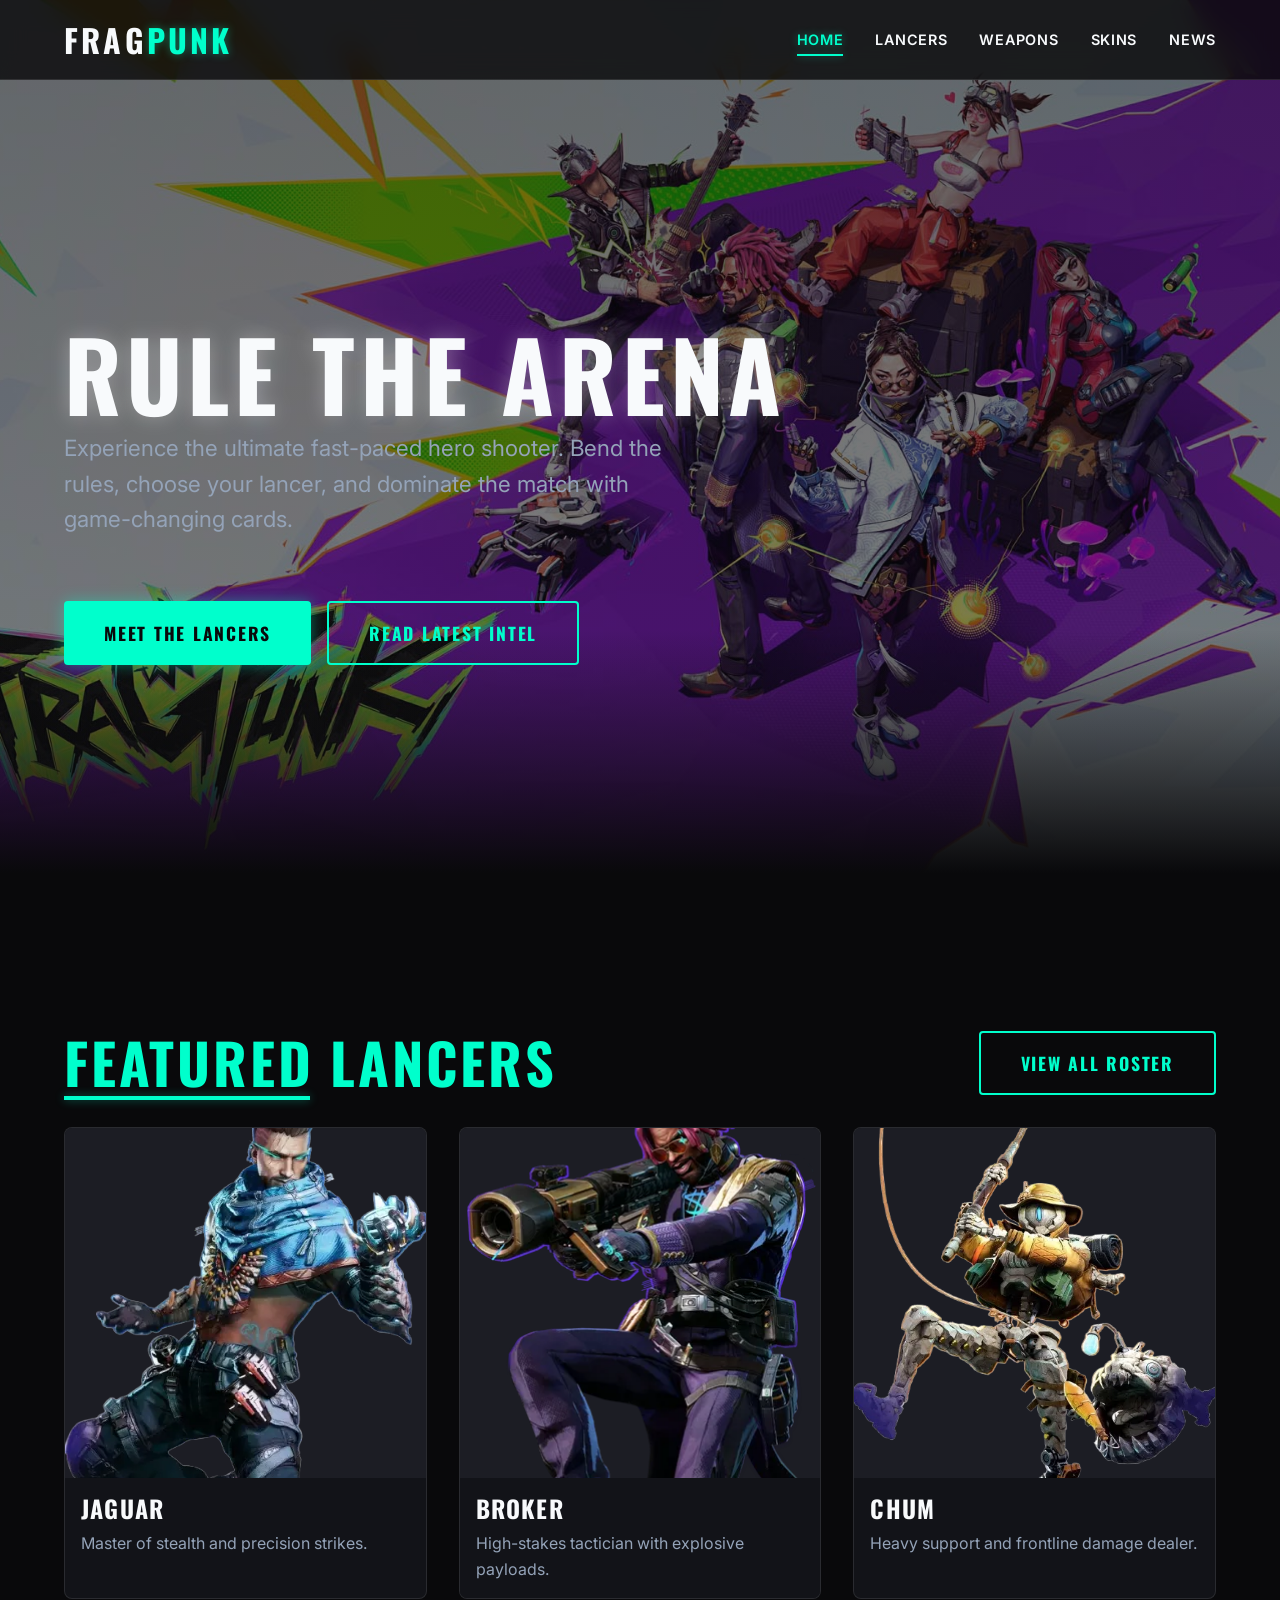
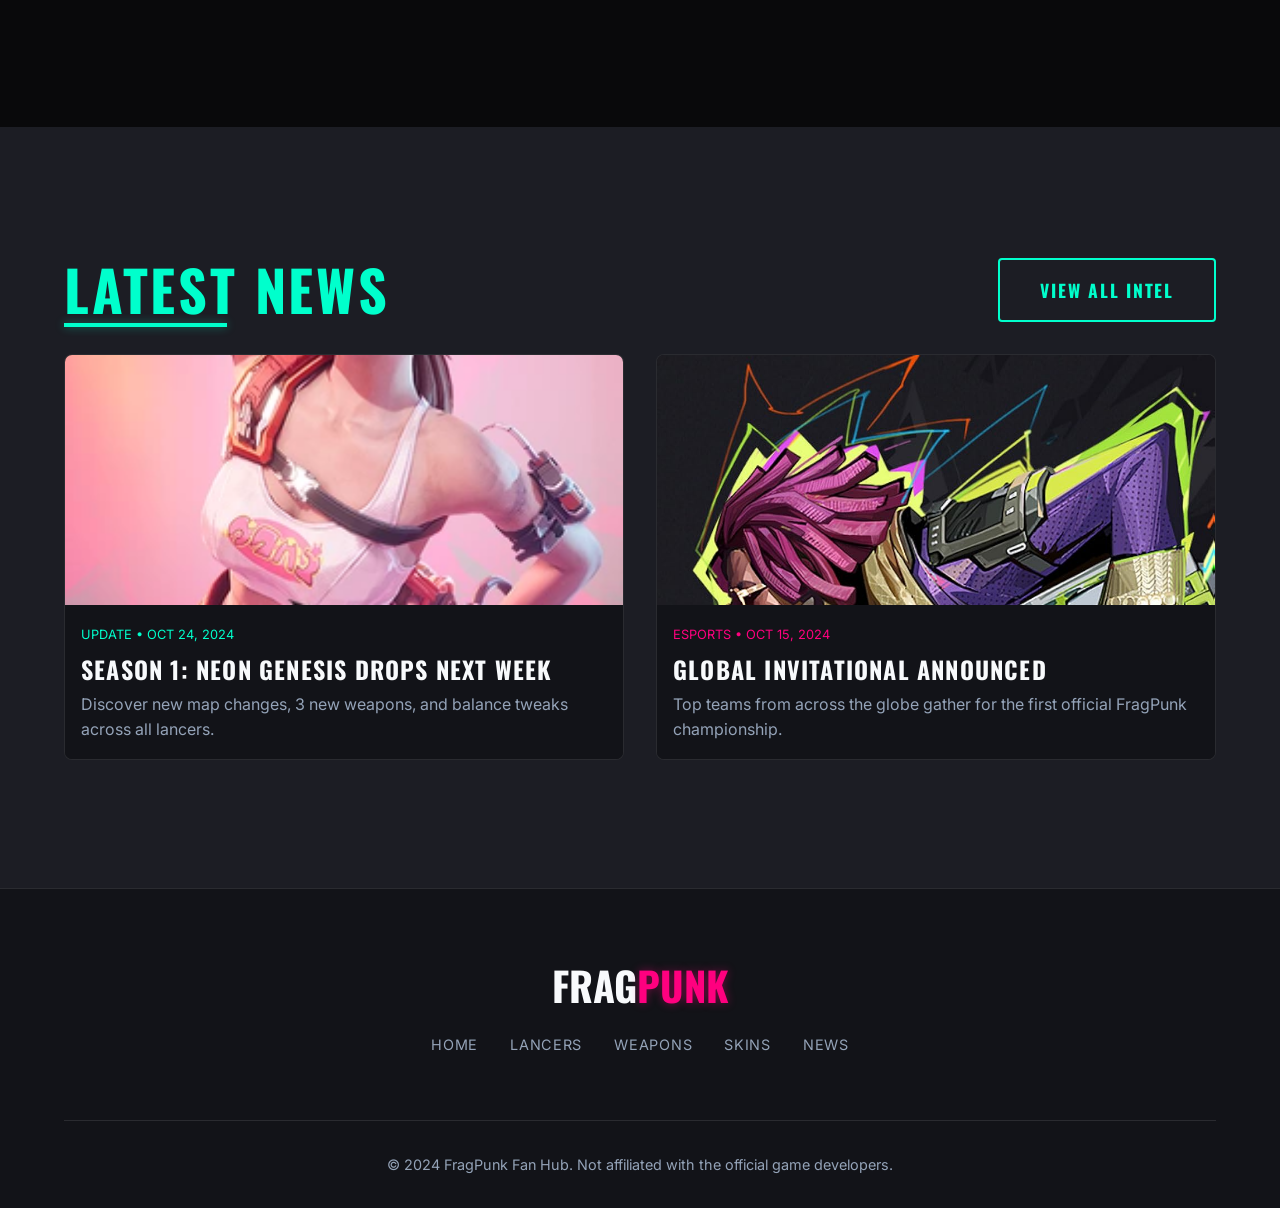
==== index.html @ c09ea86d "Initial commit - project setup" ====
<!DOCTYPE html>
<html lang="en">
<head>
    <meta charset="UTF-8">
    <meta name="viewport" content="width=device-width, initial-scale=1.0">
    <title>FragPunk | Fan Experience</title>
    <link rel="stylesheet" href="css/main.css">
</head>
<body>
    <nav class="navbar">
        <div class="container">
            <a href="index.html" class="nav-brand">FRAG<span>PUNK</span></a>
            <button class="mobile-toggle">☰</button>
            <ul class="nav-menu">
                <li><a href="index.html" class="nav-link active">Home</a></li>
                <li><a href="lancers.html" class="nav-link">Lancers</a></li>
                <li><a href="weapons.html" class="nav-link">Weapons</a></li>
                <li><a href="skins.html" class="nav-link">Skins</a></li>
                <li><a href="news.html" class="nav-link">News</a></li>
            </ul>
        </div>
    </nav>

    <header class="hero" style="background: linear-gradient(rgba(9,9,11,0.6), rgba(9,9,11,0.5)), url('site-assets/bckg1.jpg') center/cover; background-attachment: fixed;">
        <div class="container">
            <div class="hero-content fade-up">
                <h1>Rule the Arena</h1>
                <p class="hero-desc">Experience the ultimate fast-paced hero shooter. Bend the rules, choose your lancer, and dominate the match with game-changing cards.</p>
                <div class="hero-actions">
                    <a href="lancers.html" class="btn">Meet the Lancers</a>
                    <a href="news.html" class="btn btn-outline">Read Latest Intel</a>
                </div>
            </div>
        </div>
    </header>

    <section class="section">
        <div class="container">
            <div style="display: flex; justify-content: space-between; align-items: flex-end; margin-bottom: var(--spacing-lg);">
                <h2 class="fade-up" style="margin-bottom: 0;">Featured Lancers</h2>
                <a href="lancers.html" class="btn btn-outline fade-up">View All roster</a>
            </div>
            <div class="grid">
                <a href="lancer-detail.html" class="card fade-up">
                    <div class="card-image-wrap">
                        <img src="lancers/jaguar.png" alt="Jaguar" class="card-image">
                    </div>
                    <div class="card-content">
                        <h3 class="card-title">Jaguar</h3>
                        <p class="text-muted">Master of stealth and precision strikes.</p>
                    </div>
                </a>
                <a href="lancer-detail.html" class="card fade-up" style="transition-delay: 100ms;">
                    <div class="card-image-wrap">
                        <img src="lancers/broker.webp" alt="Broker" class="card-image">
                    </div>
                    <div class="card-content">
                        <h3 class="card-title">Broker</h3>
                        <p class="text-muted">High-stakes tactician with explosive payloads.</p>
                    </div>
                </a>
                <a href="lancer-detail.html" class="card fade-up" style="transition-delay: 200ms;">
                    <div class="card-image-wrap">
                        <img src="lancers/chum.webp" alt="Chum" class="card-image">
                    </div>
                    <div class="card-content">
                        <h3 class="card-title">Chum</h3>
                        <p class="text-muted">Heavy support and frontline damage dealer.</p>
                    </div>
                </a>
            </div>
        </div>
    </section>

    <section class="section" style="background: var(--color-surface-light);">
        <div class="container">
            <div style="display: flex; justify-content: space-between; align-items: flex-end; margin-bottom: var(--spacing-lg);">
                <h2 class="fade-up" style="margin-bottom: 0;">Latest News</h2>
                <a href="news.html" class="btn btn-outline fade-up">View All Intel</a>
            </div>
            
            <div class="grid" style="grid-template-columns: repeat(auto-fill, minmax(400px, 1fr));">
                <a href="news.html" class="card fade-up">
                    <div class="card-image-wrap" style="height: 250px;">
                        <img src="site-assets/poster1.webp" alt="Season 1 Update" class="card-image">
                    </div>
                    <div class="card-content">
                        <span class="text-muted" style="font-size: 0.8rem; text-transform: uppercase; color: var(--color-primary);">Update • Oct 24, 2024</span>
                        <h3 class="card-title" style="margin-top: 0.5rem;">Season 1: Neon Genesis drops next week</h3>
                        <p class="text-muted">Discover new map changes, 3 new weapons, and balance tweaks across all lancers.</p>
                    </div>
                </a>
                <a href="news.html" class="card fade-up" style="transition-delay: 100ms;">
                    <div class="card-image-wrap" style="height: 250px;">
                        <img src="site-assets/poster2.jpg" alt="Tournament Poster" class="card-image">
                    </div>
                    <div class="card-content">
                        <span class="text-muted" style="font-size: 0.8rem; text-transform: uppercase; color: var(--color-secondary);">Esports • Oct 15, 2024</span>
                        <h3 class="card-title" style="margin-top: 0.5rem;">Global Invitational Announced</h3>
                        <p class="text-muted">Top teams from across the globe gather for the first official FragPunk championship.</p>
                    </div>
                </a>
            </div>
        </div>
    </section>

    <footer class="footer">
        <div class="container">
            <div class="footer-brand">FRAG<span>PUNK</span></div>
            <div class="footer-nav">
                <a href="index.html">Home</a>
                <a href="lancers.html">Lancers</a>
                <a href="weapons.html">Weapons</a>
                <a href="skins.html">Skins</a>
                <a href="news.html">News</a>
            </div>
            <div class="footer-bottom">
                <p>&copy; 2024 FragPunk Fan Hub. Not affiliated with the official game developers.</p>
            </div>
        </div>
    </footer>

    <script src="js/main.js"></script>
</body>
</html>
---- css/main.css ----
@import url('https://fonts.googleapis.com/css2?family=Inter:wght@400;500;600;700&family=Oswald:wght@500;700&display=swap');

:root {
    /* Colors */
    --color-bg: #09090b;
    --color-surface: #121318;
    --color-surface-light: #1c1d24;
    --color-primary: #00ffcc;
    /* Neon Cyan */
    --color-primary-glow: rgba(0, 255, 204, 0.4);
    --color-secondary: #ff007f;
    /* Neon Pink */
    --color-secondary-glow: rgba(255, 0, 127, 0.4);
    --color-text: #f8fafc;
    --color-text-muted: #94a3b8;
    --color-border: rgba(255, 255, 255, 0.1);

    /* Typography */
    --font-body: 'Inter', sans-serif;
    --font-display: 'Oswald', sans-serif;

    /* Spacing */
    --spacing-sm: 0.5rem;
    --spacing-md: 1rem;
    --spacing-lg: 2rem;
    --spacing-xl: 4rem;
    --spacing-xxl: 8rem;

    /* Transitions */
    --transition-fast: 0.2s cubic-bezier(0.4, 0, 0.2, 1);
    --transition-normal: 0.3s cubic-bezier(0.4, 0, 0.2, 1);
    --transition-slow: 0.5s cubic-bezier(0.4, 0, 0.2, 1);

    /* Layout */
    --max-width: 1400px;
}

/* Reset & Base */
*,
*::before,
*::after {
    box-sizing: border-box;
    margin: 0;
    padding: 0;
}

html {
    scroll-behavior: smooth;
}

body {
    font-family: var(--font-body);
    background-color: var(--color-bg);
    color: var(--color-text);
    line-height: 1.6;
    overflow-x: hidden;
    -webkit-font-smoothing: antialiased;
}

a {
    color: inherit;
    text-decoration: none;
    transition: color var(--transition-fast);
}

ul {
    list-style: none;
}

img {
    max-width: 100%;
    height: auto;
    display: block;
}

/* Typography */
h1,
h2,
h3,
h4,
h5,
h6 {
    font-family: var(--font-display);
    text-transform: uppercase;
    letter-spacing: 0.05em;
    line-height: 1.2;
}

h1 {
    font-size: clamp(3rem, 8vw, 6rem);
    font-weight: 700;
    color: var(--color-text);
    text-shadow: 0 0 20px rgba(255, 255, 255, 0.3);
}

h2 {
    font-size: clamp(2rem, 5vw, 3.5rem);
    color: var(--color-primary);
    margin-bottom: var(--spacing-lg);
    display: inline-block;
    position: relative;
}

h2::after {
    content: '';
    position: absolute;
    left: 0;
    bottom: -5px;
    width: 50%;
    height: 4px;
    background: var(--color-primary);
    box-shadow: 0 0 10px var(--color-primary-glow);
}

.text-muted {
    color: var(--color-text-muted);
}

/* Layout Utilities */
.container {
    width: 90%;
    max-width: var(--max-width);
    margin: 0 auto;
}

.section {
    padding: var(--spacing-xxl) 0;
    position: relative;
}

/* Hero Section */
.hero {
    min-height: 100vh;
    display: flex;
    align-items: center;
    position: relative;
    padding-top: 80px;
    /* offset navbar */
}

.hero::after {
    content: '';
    position: absolute;
    top: 0;
    left: 0;
    right: 0;
    bottom: 0;
    background: linear-gradient(to top, var(--color-bg) 3%, transparent 30%);
    pointer-events: none;
}

.hero-content {
    max-width: 800px;
    position: relative;
    z-index: 2;
}

.hero-desc {
    font-size: clamp(1.1rem, 2vw, 1.4rem);
    color: var(--color-text-muted);
    margin-bottom: var(--spacing-xl);
    max-width: 600px;
}

.hero-actions {
    display: flex;
    gap: var(--spacing-md);
    flex-wrap: wrap;
}

/* Navbar */
.navbar {
    position: fixed;
    top: 0;
    left: 0;
    width: 100%;
    height: 80px;
    background: rgba(9, 9, 11, 0.8);
    backdrop-filter: blur(12px);
    -webkit-backdrop-filter: blur(12px);
    border-bottom: 1px solid var(--color-border);
    z-index: 1000;
    transition: background var(--transition-normal);
}

.navbar .container {
    display: flex;
    justify-content: space-between;
    align-items: center;
    height: 100%;
}

.nav-brand {
    font-family: var(--font-display);
    font-size: 2rem;
    font-weight: 700;
    letter-spacing: 0.1em;
    color: var(--color-text);
}

.nav-brand span {
    color: var(--color-primary);
    text-shadow: 0 0 10px var(--color-primary-glow);
}

.nav-menu {
    display: flex;
    gap: var(--spacing-lg);
}

.nav-link {
    font-weight: 600;
    text-transform: uppercase;
    letter-spacing: 0.05em;
    font-size: 0.9rem;
    position: relative;
    padding: 0.5rem 0;
}

.nav-link::after {
    content: '';
    position: absolute;
    left: 0;
    bottom: 0;
    width: 0;
    height: 2px;
    background: var(--color-primary);
    transition: width var(--transition-fast);
    box-shadow: 0 0 8px var(--color-primary-glow);
}

.nav-link:hover::after,
.nav-link.active::after {
    width: 100%;
}

.nav-link:hover,
.nav-link.active {
    color: var(--color-primary);
    text-shadow: 0 0 8px var(--color-primary-glow);
}

.mobile-toggle {
    display: none;
    background: none;
    border: none;
    color: var(--color-text);
    font-size: 1.5rem;
    cursor: pointer;
    z-index: 1001;
}

/* Buttons */
.btn {
    display: inline-flex;
    align-items: center;
    justify-content: center;
    padding: 1rem 2.5rem;
    font-family: var(--font-display);
    font-size: 1.1rem;
    font-weight: 700;
    text-transform: uppercase;
    letter-spacing: 0.1em;
    color: var(--color-bg);
    background: var(--color-primary);
    border: none;
    border-radius: 4px;
    cursor: pointer;
    position: relative;
    overflow: hidden;
    transition: all var(--transition-fast);
    z-index: 1;
    box-shadow: 0 0 15px var(--color-primary-glow);
}

.btn::before {
    content: '';
    position: absolute;
    top: 0;
    left: 0;
    width: 0;
    height: 100%;
    background: var(--color-secondary);
    transition: width var(--transition-normal);
    z-index: -1;
}

.btn:hover {
    color: var(--color-text);
    box-shadow: 0 0 20px var(--color-secondary-glow);
    transform: translateY(-2px);
}

.btn:hover::before {
    width: 100%;
}

.btn-outline {
    background: transparent;
    color: var(--color-primary);
    border: 2px solid var(--color-primary);
    box-shadow: none;
}

.btn-outline::before {
    background: var(--color-primary);
}

.btn-outline:hover {
    color: var(--color-bg);
    box-shadow: 0 0 15px var(--color-primary-glow);
}

/* Card Grid Component */
.grid {
    display: grid;
    grid-template-columns: repeat(auto-fill, minmax(300px, 1fr));
    gap: var(--spacing-lg);
}

.card {
    background: var(--color-surface);
    border: 1px solid var(--color-border);
    border-radius: 8px;
    overflow: hidden;
    transition: all var(--transition-normal);
    position: relative;
    z-index: 1;
}

.card::before {
    content: '';
    position: absolute;
    top: -2px;
    left: -2px;
    right: -2px;
    bottom: -2px;
    background: linear-gradient(45deg, var(--color-primary), var(--color-secondary));
    z-index: -1;
    opacity: 0;
    transition: opacity var(--transition-normal);
    border-radius: 10px;
}

.card:hover {
    transform: translateY(-10px);
    border-color: transparent;
}

.card:hover::before {
    opacity: 1;
}

.card-image-wrap {
    width: 100%;
    height: 350px;
    overflow: hidden;
    position: relative;
    background: var(--color-surface-light);
}

.card-image {
    width: 100%;
    height: 100%;
    object-fit: cover;
    transition: transform var(--transition-slow);
}

.card:hover .card-image {
    transform: scale(1.05);
}

.card-content {
    padding: var(--spacing-md);
    background: var(--color-surface);
    position: relative;
    z-index: 2;
}

.card-title {
    font-size: 1.5rem;
    margin-bottom: var(--spacing-sm);
    color: var(--color-text);
}

/* Lancer Detail Page */
.lancer-detail-hero {
    min-height: 80vh;
    position: relative;
    display: flex;
    align-items: center;
    padding-top: 80px;
    overflow: hidden;
}

.lancer-detail-bckg {
    position: absolute;
    top: 0;
    left: 0;
    right: 0;
    bottom: 0;
    background: var(--color-surface-light);
    z-index: -2;
}

.lancer-detail-content {
    display: grid;
    grid-template-columns: 1fr 1fr;
    gap: var(--spacing-xl);
    align-items: center;
}

.lancer-huge-image {
    position: relative;
    height: 600px;
    display: flex;
    justify-content: center;
    align-items: center;
}

.lancer-huge-image img {
    max-height: 100%;
    object-fit: contain;
    filter: drop-shadow(0 0 30px var(--color-primary-glow));
    animation: float 6s ease-in-out infinite;
}

.lancer-info h1 {
    font-size: clamp(4rem, 8vw, 7rem);
    margin-bottom: var(--spacing-sm);
    color: var(--color-primary);
    text-shadow: 0 0 20px var(--color-primary-glow);
}

.lancer-role {
    display: inline-block;
    padding: 0.25rem 1rem;
    background: var(--color-primary-glow);
    color: var(--color-primary);
    border: 1px solid var(--color-primary);
    border-radius: 20px;
    font-family: var(--font-display);
    font-size: 0.9rem;
    text-transform: uppercase;
    letter-spacing: 0.1em;
    margin-bottom: var(--spacing-lg);
}

.lancer-bio {
    font-size: 1.1rem;
    color: var(--color-text-muted);
    margin-bottom: var(--spacing-xl);
    max-width: 600px;
}

.abilities-grid {
    display: grid;
    grid-template-columns: 1fr 1fr;
    gap: var(--spacing-md);
}

.ability-card {
    background: var(--color-surface);
    border: 1px solid var(--color-border);
    padding: var(--spacing-md);
    border-radius: 8px;
    transition: all var(--transition-fast);
}

.ability-card:hover {
    border-color: var(--color-primary);
    box-shadow: 0 0 15px var(--color-primary-glow);
    transform: translateY(-5px);
}

.ability-card h4 {
    color: var(--color-text);
    margin-bottom: var(--spacing-sm);
    font-size: 1.1rem;
}

.ability-card p {
    color: var(--color-text-muted);
    font-size: 0.9rem;
}

/* Footer */
.footer {
    background: var(--color-surface);
    padding: var(--spacing-xl) 0 var(--spacing-lg);
    border-top: 1px solid var(--color-border);
    text-align: center;
}

.footer-brand {
    font-family: var(--font-display);
    font-size: 2.5rem;
    font-weight: 700;
    color: var(--color-text);
    margin-bottom: var(--spacing-md);
}

.footer-brand span {
    color: var(--color-secondary);
    text-shadow: 0 0 10px var(--color-secondary-glow);
}

.footer-nav {
    display: flex;
    justify-content: center;
    gap: var(--spacing-lg);
    margin-bottom: var(--spacing-xl);
    flex-wrap: wrap;
}

.footer-nav a {
    font-size: 0.9rem;
    text-transform: uppercase;
    letter-spacing: 0.05em;
    color: var(--color-text-muted);
}

.footer-nav a:hover {
    color: var(--color-secondary);
}

.footer-bottom {
    color: var(--color-text-muted);
    font-size: 0.9rem;
    border-top: 1px solid var(--color-border);
    padding-top: var(--spacing-lg);
}

/* Animations */
.fade-up {
    opacity: 0;
    transform: translateY(30px);
    transition: opacity 0.6s ease-out, transform 0.6s ease-out;
}

.fade-up.visible {
    opacity: 1;
    transform: translateY(0);
}

@keyframes float {
    0% {
        transform: translateY(0px);
    }

    50% {
        transform: translateY(-20px);
    }

    100% {
        transform: translateY(0px);
    }
}

/* Responsive */
@media (max-width: 768px) {
    .nav-menu {
        position: fixed;
        top: 0;
        right: -100%;
        width: 80%;
        height: 100vh;
        background: var(--color-surface);
        flex-direction: column;
        justify-content: center;
        align-items: center;
        transition: right var(--transition-normal);
        border-left: 1px solid var(--color-border);
    }

    .nav-menu.active {
        right: 0;
    }

    .mobile-toggle {
        display: block;
    }

    .section {
        padding: var(--spacing-xl) 0;
    }
}
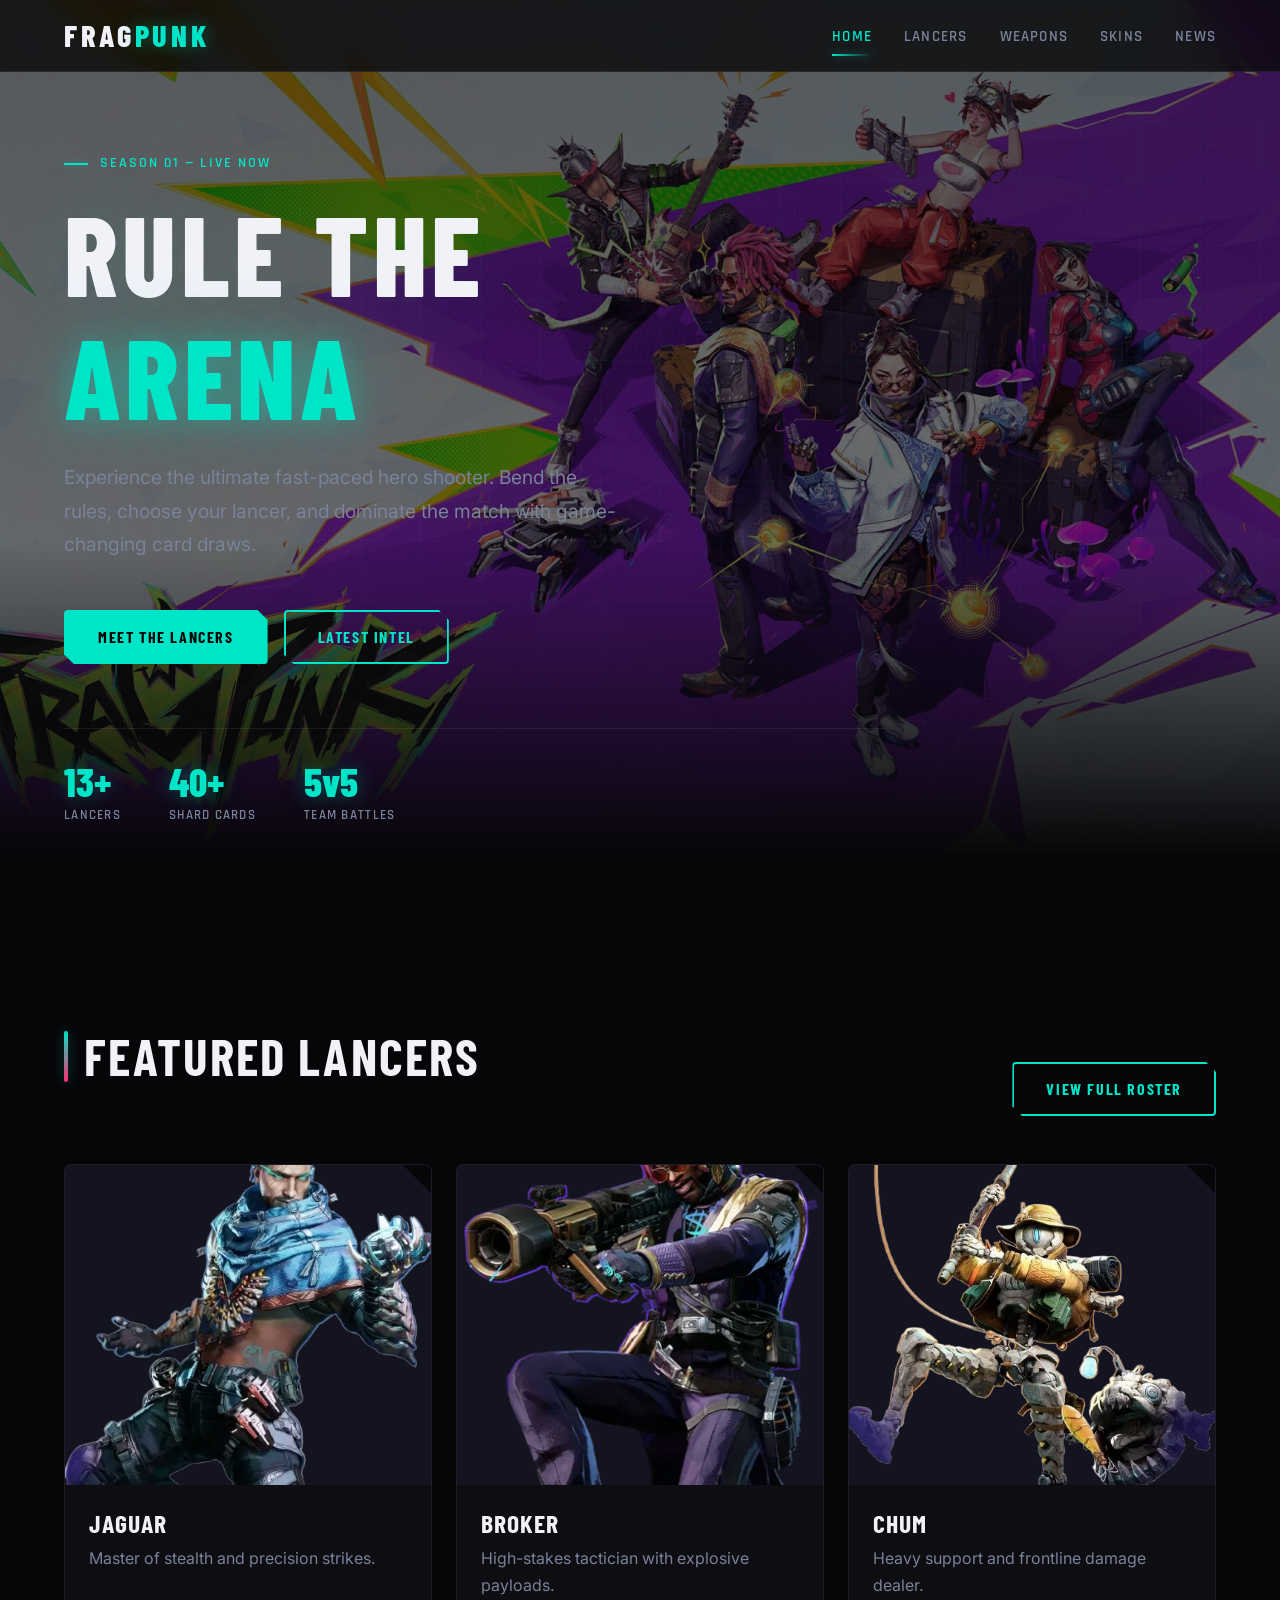
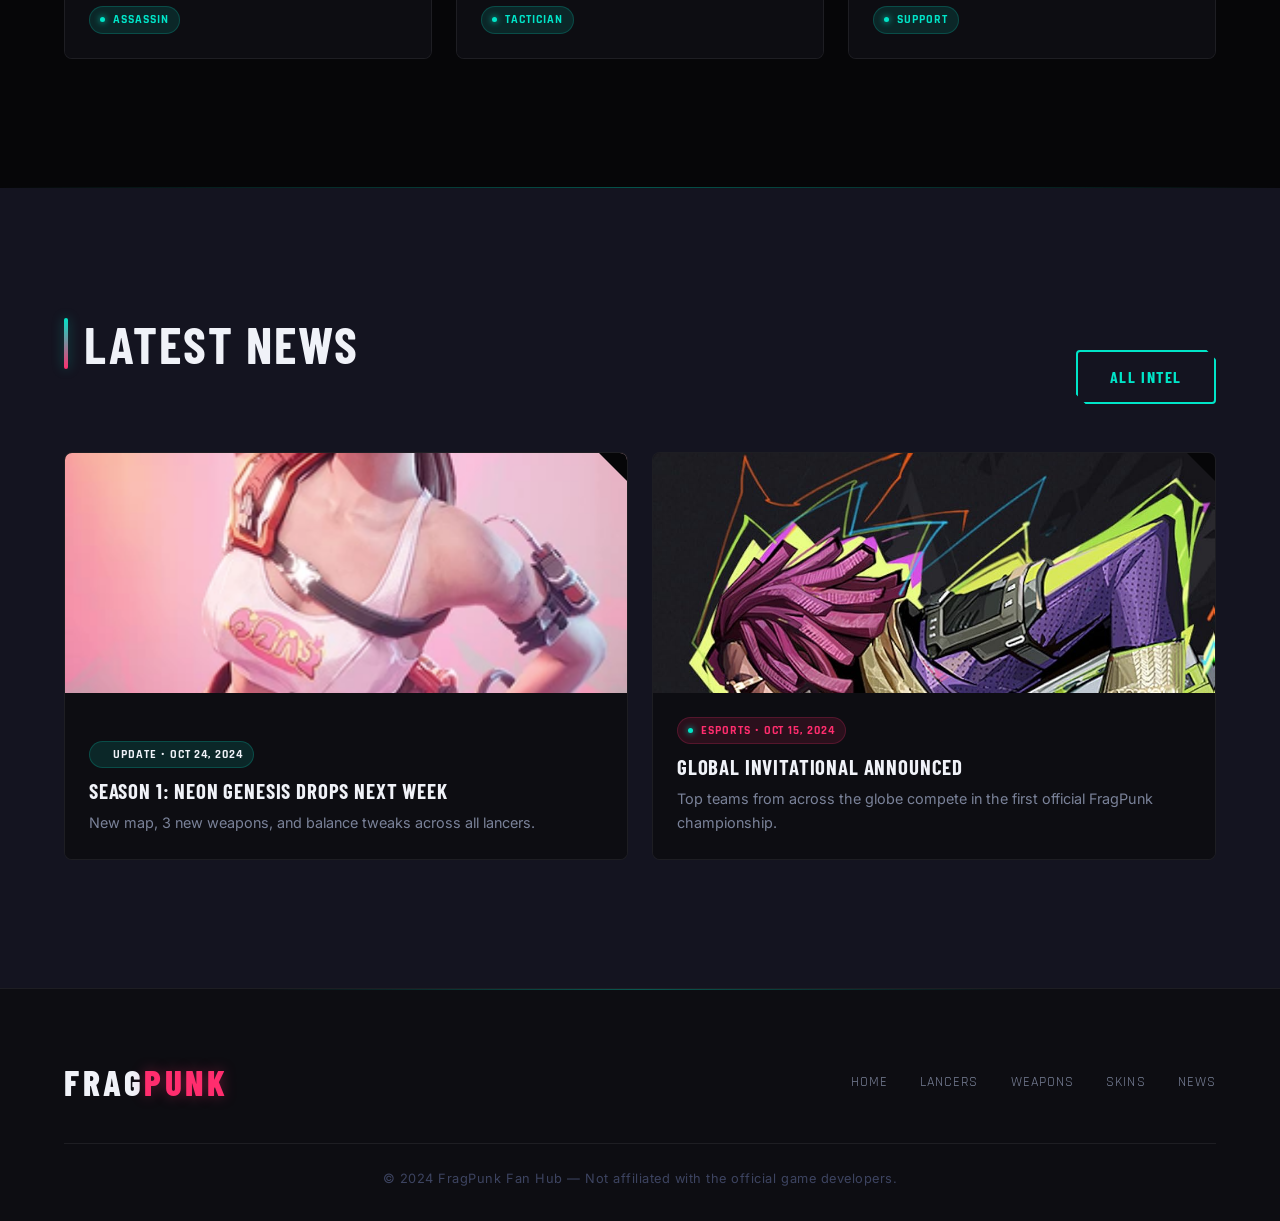
==== commit c52e5c88: "Improve UI, spacing, typography and add hover effects" ====
--- a/index.html
+++ b/index.html
@@ -3,6 +3,7 @@
 <head>
     <meta charset="UTF-8">
     <meta name="viewport" content="width=device-width, initial-scale=1.0">
+    <meta name="description" content="FragPunk Fan Hub — the ultimate fan site for lancers, weapons, news, and more.">
     <title>FragPunk | Fan Experience</title>
     <link rel="stylesheet" href="css/main.css">
 </head>
@@ -10,7 +11,7 @@
     <nav class="navbar">
         <div class="container">
             <a href="index.html" class="nav-brand">FRAG<span>PUNK</span></a>
-            <button class="mobile-toggle">☰</button>
+            <button class="mobile-toggle" aria-label="Toggle navigation">☰</button>
             <ul class="nav-menu">
                 <li><a href="index.html" class="nav-link active">Home</a></li>
                 <li><a href="lancers.html" class="nav-link">Lancers</a></li>
@@ -21,14 +22,29 @@
         </div>
     </nav>
 
-    <header class="hero" style="background: linear-gradient(rgba(9,9,11,0.6), rgba(9,9,11,0.5)), url('site-assets/bckg1.jpg') center/cover; background-attachment: fixed;">
+    <header class="hero" style="background: linear-gradient(rgba(6,6,8,0.65), rgba(6,6,8,0.55)), url('site-assets/bckg1.jpg') center/cover no-repeat; background-attachment: fixed;">
         <div class="container">
             <div class="hero-content fade-up">
-                <h1>Rule the Arena</h1>
-                <p class="hero-desc">Experience the ultimate fast-paced hero shooter. Bend the rules, choose your lancer, and dominate the match with game-changing cards.</p>
+                <p class="hero-eyebrow">Season 01 — Live Now</p>
+                <h1>Rule the<br><em>Arena</em></h1>
+                <p class="hero-desc">Experience the ultimate fast-paced hero shooter. Bend the rules, choose your lancer, and dominate the match with game-changing card draws.</p>
                 <div class="hero-actions">
                     <a href="lancers.html" class="btn">Meet the Lancers</a>
-                    <a href="news.html" class="btn btn-outline">Read Latest Intel</a>
+                    <a href="news.html" class="btn btn-outline">Latest Intel</a>
+                </div>
+                <div class="hero-stats">
+                    <div>
+                        <div class="hero-stat-value">13+</div>
+                        <div class="hero-stat-label">Lancers</div>
+                    </div>
+                    <div>
+                        <div class="hero-stat-value">40+</div>
+                        <div class="hero-stat-label">Shard Cards</div>
+                    </div>
+                    <div>
+                        <div class="hero-stat-value">5v5</div>
+                        <div class="hero-stat-label">Team Battles</div>
+                    </div>
                 </div>
             </div>
         </div>
@@ -36,9 +52,9 @@
 
     <section class="section">
         <div class="container">
-            <div style="display: flex; justify-content: space-between; align-items: flex-end; margin-bottom: var(--spacing-lg);">
-                <h2 class="fade-up" style="margin-bottom: 0;">Featured Lancers</h2>
-                <a href="lancers.html" class="btn btn-outline fade-up">View All roster</a>
+            <div class="section-header">
+                <h2 class="fade-up">Featured Lancers</h2>
+                <a href="lancers.html" class="btn btn-outline fade-up">View Full Roster</a>
             </div>
             <div class="grid">
                 <a href="lancer-detail.html" class="card fade-up">
@@ -48,6 +64,7 @@
                     <div class="card-content">
                         <h3 class="card-title">Jaguar</h3>
                         <p class="text-muted">Master of stealth and precision strikes.</p>
+                        <span class="card-role">Assassin</span>
                     </div>
                 </a>
                 <a href="lancer-detail.html" class="card fade-up" style="transition-delay: 100ms;">
@@ -57,6 +74,7 @@
                     <div class="card-content">
                         <h3 class="card-title">Broker</h3>
                         <p class="text-muted">High-stakes tactician with explosive payloads.</p>
+                        <span class="card-role">Tactician</span>
                     </div>
                 </a>
                 <a href="lancer-detail.html" class="card fade-up" style="transition-delay: 200ms;">
@@ -66,38 +84,40 @@
                     <div class="card-content">
                         <h3 class="card-title">Chum</h3>
                         <p class="text-muted">Heavy support and frontline damage dealer.</p>
+                        <span class="card-role">Support</span>
                     </div>
                 </a>
             </div>
         </div>
     </section>
 
+    <div class="section-divider"></div>
+
     <section class="section" style="background: var(--color-surface-light);">
         <div class="container">
-            <div style="display: flex; justify-content: space-between; align-items: flex-end; margin-bottom: var(--spacing-lg);">
-                <h2 class="fade-up" style="margin-bottom: 0;">Latest News</h2>
-                <a href="news.html" class="btn btn-outline fade-up">View All Intel</a>
+            <div class="section-header">
+                <h2 class="fade-up">Latest News</h2>
+                <a href="news.html" class="btn btn-outline fade-up">All Intel</a>
             </div>
-            
             <div class="grid" style="grid-template-columns: repeat(auto-fill, minmax(400px, 1fr));">
                 <a href="news.html" class="card fade-up">
-                    <div class="card-image-wrap" style="height: 250px;">
+                    <div class="card-image-wrap" style="height: 240px;">
                         <img src="site-assets/poster1.webp" alt="Season 1 Update" class="card-image">
                     </div>
                     <div class="card-content">
-                        <span class="text-muted" style="font-size: 0.8rem; text-transform: uppercase; color: var(--color-primary);">Update • Oct 24, 2024</span>
-                        <h3 class="card-title" style="margin-top: 0.5rem;">Season 1: Neon Genesis drops next week</h3>
-                        <p class="text-muted">Discover new map changes, 3 new weapons, and balance tweaks across all lancers.</p>
+                        <span class="card-role" style="--color-primary: var(--color-primary);">Update &bull; Oct 24, 2024</span>
+                        <h3 class="card-title" style="margin-top: 0.25rem; font-size: 1.3rem;">Season 1: Neon Genesis drops next week</h3>
+                        <p class="text-muted" style="font-size: 0.9rem;">New map, 3 new weapons, and balance tweaks across all lancers.</p>
                     </div>
                 </a>
                 <a href="news.html" class="card fade-up" style="transition-delay: 100ms;">
-                    <div class="card-image-wrap" style="height: 250px;">
+                    <div class="card-image-wrap" style="height: 240px;">
                         <img src="site-assets/poster2.jpg" alt="Tournament Poster" class="card-image">
                     </div>
                     <div class="card-content">
-                        <span class="text-muted" style="font-size: 0.8rem; text-transform: uppercase; color: var(--color-secondary);">Esports • Oct 15, 2024</span>
-                        <h3 class="card-title" style="margin-top: 0.5rem;">Global Invitational Announced</h3>
-                        <p class="text-muted">Top teams from across the globe gather for the first official FragPunk championship.</p>
+                        <span class="card-role" style="background: var(--color-secondary-dim); border-color: rgba(255,45,110,0.2); color: var(--color-secondary);">Esports &bull; Oct 15, 2024</span>
+                        <h3 class="card-title" style="margin-top: 0.25rem; font-size: 1.3rem;">Global Invitational Announced</h3>
+                        <p class="text-muted" style="font-size: 0.9rem;">Top teams from across the globe compete in the first official FragPunk championship.</p>
                     </div>
                 </a>
             </div>
@@ -106,16 +126,18 @@
 
     <footer class="footer">
         <div class="container">
-            <div class="footer-brand">FRAG<span>PUNK</span></div>
-            <div class="footer-nav">
-                <a href="index.html">Home</a>
-                <a href="lancers.html">Lancers</a>
-                <a href="weapons.html">Weapons</a>
-                <a href="skins.html">Skins</a>
-                <a href="news.html">News</a>
+            <div class="footer-inner">
+                <div class="footer-brand">FRAG<span>PUNK</span></div>
+                <nav class="footer-nav" aria-label="Footer navigation">
+                    <a href="index.html">Home</a>
+                    <a href="lancers.html">Lancers</a>
+                    <a href="weapons.html">Weapons</a>
+                    <a href="skins.html">Skins</a>
+                    <a href="news.html">News</a>
+                </nav>
             </div>
             <div class="footer-bottom">
-                <p>&copy; 2024 FragPunk Fan Hub. Not affiliated with the official game developers.</p>
+                <p>&copy; 2024 FragPunk Fan Hub &mdash; Not affiliated with the official game developers.</p>
             </div>
         </div>
     </footer>
--- a/css/main.css
+++ b/css/main.css
@@ -1,25 +1,50 @@
-@import url('https://fonts.googleapis.com/css2?family=Inter:wght@400;500;600;700&family=Oswald:wght@500;700&display=swap');
-
+@import url('https://fonts.googleapis.com/css2?family=Inter:wght@300;400;500;600;700&family=Rajdhani:wght@500;600;700&family=Barlow+Condensed:wght@600;700;800&display=swap');
+
+/* =========================================================
+   CSS CUSTOM PROPERTIES
+   ========================================================= */
 :root {
-    /* Colors */
-    --color-bg: #09090b;
-    --color-surface: #121318;
-    --color-surface-light: #1c1d24;
-    --color-primary: #00ffcc;
-    /* Neon Cyan */
-    --color-primary-glow: rgba(0, 255, 204, 0.4);
-    --color-secondary: #ff007f;
-    /* Neon Pink */
-    --color-secondary-glow: rgba(255, 0, 127, 0.4);
-    --color-text: #f8fafc;
-    --color-text-muted: #94a3b8;
-    --color-border: rgba(255, 255, 255, 0.1);
+    /* Brand Colors */
+    --color-bg: #060608;
+    --color-surface: #0d0d12;
+    --color-surface-light: #141420;
+    --color-surface-elevated: #1a1a28;
+
+    /* Accent Colors */
+    --color-primary: #00e5c8;
+    --color-primary-dim: rgba(0, 229, 200, 0.12);
+    --color-primary-glow: rgba(0, 229, 200, 0.35);
+    --color-secondary: #ff2d6e;
+    --color-secondary-dim: rgba(255, 45, 110, 0.12);
+    --color-secondary-glow: rgba(255, 45, 110, 0.35);
+    --color-gold: #f0c040;
+    --color-gold-glow: rgba(240, 192, 64, 0.3);
+
+    /* Text */
+    --color-text: #f0f2f8;
+    --color-text-muted: #7a8299;
+    --color-text-subtle: #3d4461;
+    --color-border: rgba(255, 255, 255, 0.07);
+    --color-border-active: rgba(0, 229, 200, 0.4);
 
     /* Typography */
     --font-body: 'Inter', sans-serif;
-    --font-display: 'Oswald', sans-serif;
-
-    /* Spacing */
+    --font-display: 'Barlow Condensed', sans-serif;
+    --font-ui: 'Rajdhani', sans-serif;
+
+    /* Spacing Scale */
+    --space-1: 0.25rem;
+    --space-2: 0.5rem;
+    --space-3: 0.75rem;
+    --space-4: 1rem;
+    --space-6: 1.5rem;
+    --space-8: 2rem;
+    --space-12: 3rem;
+    --space-16: 4rem;
+    --space-24: 6rem;
+    --space-32: 8rem;
+
+    /* Legacy aliases */
     --spacing-sm: 0.5rem;
     --spacing-md: 1rem;
     --spacing-lg: 2rem;
@@ -27,18 +52,24 @@
     --spacing-xxl: 8rem;
 
     /* Transitions */
-    --transition-fast: 0.2s cubic-bezier(0.4, 0, 0.2, 1);
-    --transition-normal: 0.3s cubic-bezier(0.4, 0, 0.2, 1);
-    --transition-slow: 0.5s cubic-bezier(0.4, 0, 0.2, 1);
+    --ease-out: cubic-bezier(0.2, 0, 0, 1);
+    --ease-in-out: cubic-bezier(0.4, 0, 0.2, 1);
+    --transition-fast: 0.18s cubic-bezier(0.2, 0, 0, 1);
+    --transition-normal: 0.3s cubic-bezier(0.2, 0, 0, 1);
+    --transition-slow: 0.55s cubic-bezier(0.2, 0, 0, 1);
 
     /* Layout */
-    --max-width: 1400px;
-}
-
-/* Reset & Base */
-*,
-*::before,
-*::after {
+    --max-width: 1440px;
+    --nav-height: 72px;
+    --radius-sm: 4px;
+    --radius-md: 8px;
+    --radius-lg: 14px;
+}
+
+/* =========================================================
+   RESET & BASE
+   ========================================================= */
+*, *::before, *::after {
     box-sizing: border-box;
     margin: 0;
     padding: 0;
@@ -46,15 +77,17 @@
 
 html {
     scroll-behavior: smooth;
+    font-size: 16px;
 }
 
 body {
     font-family: var(--font-body);
     background-color: var(--color-bg);
     color: var(--color-text);
-    line-height: 1.6;
+    line-height: 1.65;
     overflow-x: hidden;
     -webkit-font-smoothing: antialiased;
+    -moz-osx-font-smoothing: grayscale;
 }
 
 a {
@@ -63,9 +96,7 @@
     transition: color var(--transition-fast);
 }
 
-ul {
-    list-style: none;
-}
+ul { list-style: none; }
 
 img {
     max-width: 100%;
@@ -73,50 +104,54 @@
     display: block;
 }
 
-/* Typography */
-h1,
-h2,
-h3,
-h4,
-h5,
-h6 {
+/* =========================================================
+   TYPOGRAPHY
+   ========================================================= */
+h1, h2, h3, h4, h5, h6 {
     font-family: var(--font-display);
     text-transform: uppercase;
-    letter-spacing: 0.05em;
-    line-height: 1.2;
+    letter-spacing: 0.04em;
+    line-height: 1.1;
+    font-weight: 700;
 }
 
 h1 {
-    font-size: clamp(3rem, 8vw, 6rem);
-    font-weight: 700;
+    font-size: clamp(3.5rem, 9vw, 7rem);
+    font-weight: 800;
     color: var(--color-text);
-    text-shadow: 0 0 20px rgba(255, 255, 255, 0.3);
 }
 
 h2 {
-    font-size: clamp(2rem, 5vw, 3.5rem);
-    color: var(--color-primary);
-    margin-bottom: var(--spacing-lg);
+    font-size: clamp(2rem, 4.5vw, 3.2rem);
+    color: var(--color-text);
+    margin-bottom: var(--space-8);
+    position: relative;
+    display: inline-flex;
+    align-items: center;
+    gap: var(--space-4);
+}
+
+h2::before {
+    content: '';
     display: inline-block;
-    position: relative;
-}
-
-h2::after {
-    content: '';
-    position: absolute;
-    left: 0;
-    bottom: -5px;
-    width: 50%;
-    height: 4px;
-    background: var(--color-primary);
-    box-shadow: 0 0 10px var(--color-primary-glow);
-}
-
-.text-muted {
-    color: var(--color-text-muted);
-}
-
-/* Layout Utilities */
+    width: 4px;
+    height: 1em;
+    background: linear-gradient(180deg, var(--color-primary), var(--color-secondary));
+    border-radius: 2px;
+    flex-shrink: 0;
+    box-shadow: 0 0 12px var(--color-primary-glow);
+}
+
+h3 { font-size: clamp(1.4rem, 2.5vw, 1.8rem); }
+h4 { font-size: 1rem; font-family: var(--font-ui); letter-spacing: 0.06em; }
+
+.text-muted { color: var(--color-text-muted); }
+.text-primary { color: var(--color-primary); }
+.text-secondary { color: var(--color-secondary); }
+
+/* =========================================================
+   LAYOUT UTILITIES
+   ========================================================= */
 .container {
     width: 90%;
     max-width: var(--max-width);
@@ -124,63 +159,45 @@
 }
 
 .section {
-    padding: var(--spacing-xxl) 0;
-    position: relative;
-}
-
-/* Hero Section */
-.hero {
-    min-height: 100vh;
-    display: flex;
-    align-items: center;
-    position: relative;
-    padding-top: 80px;
-    /* offset navbar */
-}
-
-.hero::after {
-    content: '';
-    position: absolute;
-    top: 0;
-    left: 0;
-    right: 0;
-    bottom: 0;
-    background: linear-gradient(to top, var(--color-bg) 3%, transparent 30%);
+    padding: var(--space-32) 0;
+    position: relative;
+}
+
+.section-header {
+    display: flex;
+    justify-content: space-between;
+    align-items: flex-end;
+    margin-bottom: var(--space-12);
+}
+
+/* =========================================================
+   NOISE TEXTURE OVERLAY (subtle grain effect)
+   ========================================================= */
+body::before {
+    content: '';
+    position: fixed;
+    inset: 0;
+    background-image: url("data:image/svg+xml,%3Csvg viewBox='0 0 200 200' xmlns='http://www.w3.org/2000/svg'%3E%3Cfilter id='n'%3E%3CfeTurbulence type='fractalNoise' baseFrequency='0.85' numOctaves='4' stitchTiles='stitch'/%3E%3C/filter%3E%3Crect width='100%25' height='100%25' filter='url(%23n)' opacity='0.05'/%3E%3C/svg%3E");
+    opacity: 0.025;
     pointer-events: none;
-}
-
-.hero-content {
-    max-width: 800px;
-    position: relative;
-    z-index: 2;
-}
-
-.hero-desc {
-    font-size: clamp(1.1rem, 2vw, 1.4rem);
-    color: var(--color-text-muted);
-    margin-bottom: var(--spacing-xl);
-    max-width: 600px;
-}
-
-.hero-actions {
-    display: flex;
-    gap: var(--spacing-md);
-    flex-wrap: wrap;
-}
-
-/* Navbar */
+    z-index: 9999;
+}
+
+/* =========================================================
+   NAVBAR
+   ========================================================= */
 .navbar {
     position: fixed;
     top: 0;
     left: 0;
     width: 100%;
-    height: 80px;
-    background: rgba(9, 9, 11, 0.8);
-    backdrop-filter: blur(12px);
-    -webkit-backdrop-filter: blur(12px);
+    height: var(--nav-height);
+    background: rgba(6, 6, 8, 0.75);
+    backdrop-filter: blur(20px) saturate(160%);
+    -webkit-backdrop-filter: blur(20px) saturate(160%);
     border-bottom: 1px solid var(--color-border);
     z-index: 1000;
-    transition: background var(--transition-normal);
+    transition: background var(--transition-normal), box-shadow var(--transition-normal);
 }
 
 .navbar .container {
@@ -192,41 +209,53 @@
 
 .nav-brand {
     font-family: var(--font-display);
-    font-size: 2rem;
-    font-weight: 700;
-    letter-spacing: 0.1em;
+    font-size: 1.9rem;
+    font-weight: 800;
+    letter-spacing: 0.12em;
     color: var(--color-text);
-}
+    transition: opacity var(--transition-fast);
+}
+
+.nav-brand:hover { opacity: 0.85; }
 
 .nav-brand span {
     color: var(--color-primary);
-    text-shadow: 0 0 10px var(--color-primary-glow);
+    text-shadow: 0 0 18px var(--color-primary-glow), 0 0 40px rgba(0,229,200,0.15);
 }
 
 .nav-menu {
     display: flex;
-    gap: var(--spacing-lg);
+    gap: var(--space-8);
+    align-items: center;
 }
 
 .nav-link {
+    font-family: var(--font-ui);
     font-weight: 600;
+    font-size: 0.95rem;
     text-transform: uppercase;
-    letter-spacing: 0.05em;
-    font-size: 0.9rem;
-    position: relative;
-    padding: 0.5rem 0;
+    letter-spacing: 0.08em;
+    color: var(--color-text-muted);
+    position: relative;
+    padding: var(--space-2) 0;
+    transition: color var(--transition-fast);
 }
 
 .nav-link::after {
     content: '';
     position: absolute;
     left: 0;
-    bottom: 0;
+    bottom: -2px;
     width: 0;
     height: 2px;
-    background: var(--color-primary);
-    transition: width var(--transition-fast);
+    background: linear-gradient(90deg, var(--color-primary), transparent);
+    transition: width var(--transition-normal);
     box-shadow: 0 0 8px var(--color-primary-glow);
+}
+
+.nav-link:hover,
+.nav-link.active {
+    color: var(--color-text);
 }
 
 .nav-link:hover::after,
@@ -234,308 +263,703 @@
     width: 100%;
 }
 
-.nav-link:hover,
 .nav-link.active {
     color: var(--color-primary);
-    text-shadow: 0 0 8px var(--color-primary-glow);
 }
 
 .mobile-toggle {
     display: none;
     background: none;
-    border: none;
+    border: 1px solid var(--color-border);
     color: var(--color-text);
-    font-size: 1.5rem;
+    font-size: 1.3rem;
     cursor: pointer;
     z-index: 1001;
-}
-
-/* Buttons */
+    width: 40px;
+    height: 40px;
+    border-radius: var(--radius-sm);
+    align-items: center;
+    justify-content: center;
+    transition: border-color var(--transition-fast), color var(--transition-fast);
+}
+
+.mobile-toggle:hover {
+    border-color: var(--color-primary);
+    color: var(--color-primary);
+}
+
+/* =========================================================
+   BUTTONS
+   ========================================================= */
 .btn {
     display: inline-flex;
     align-items: center;
     justify-content: center;
-    padding: 1rem 2.5rem;
+    gap: var(--space-2);
+    padding: 0.75rem 2rem;
     font-family: var(--font-display);
-    font-size: 1.1rem;
+    font-size: 1rem;
     font-weight: 700;
     text-transform: uppercase;
     letter-spacing: 0.1em;
     color: var(--color-bg);
     background: var(--color-primary);
-    border: none;
-    border-radius: 4px;
+    border: 2px solid transparent;
+    border-radius: var(--radius-sm);
     cursor: pointer;
     position: relative;
     overflow: hidden;
     transition: all var(--transition-fast);
-    z-index: 1;
-    box-shadow: 0 0 15px var(--color-primary-glow);
+    clip-path: polygon(0 0, calc(100% - 10px) 0, 100% 10px, 100% 100%, 10px 100%, 0 calc(100% - 10px));
 }
 
 .btn::before {
     content: '';
     position: absolute;
-    top: 0;
-    left: 0;
-    width: 0;
-    height: 100%;
-    background: var(--color-secondary);
-    transition: width var(--transition-normal);
-    z-index: -1;
+    inset: 0;
+    background: linear-gradient(135deg, rgba(255,255,255,0.2) 0%, transparent 60%);
+    opacity: 0;
+    transition: opacity var(--transition-fast);
 }
 
 .btn:hover {
-    color: var(--color-text);
-    box-shadow: 0 0 20px var(--color-secondary-glow);
     transform: translateY(-2px);
-}
-
-.btn:hover::before {
-    width: 100%;
-}
+    box-shadow: 0 8px 30px var(--color-primary-glow), 0 0 0 1px var(--color-primary);
+}
+
+.btn:hover::before { opacity: 1; }
+
+.btn:active { transform: translateY(0); }
 
 .btn-outline {
     background: transparent;
     color: var(--color-primary);
-    border: 2px solid var(--color-primary);
-    box-shadow: none;
-}
-
-.btn-outline::before {
+    border-color: var(--color-primary);
+}
+
+.btn-outline:hover {
+    background: var(--color-primary-dim);
+    color: var(--color-primary);
+    box-shadow: 0 8px 30px var(--color-primary-glow);
+}
+
+/* =========================================================
+   HERO SECTION
+   ========================================================= */
+.hero {
+    min-height: 100vh;
+    display: flex;
+    align-items: center;
+    position: relative;
+    padding-top: var(--nav-height);
+    overflow: hidden;
+}
+
+/* Decorative grid lines */
+.hero::before {
+    content: '';
+    position: absolute;
+    inset: 0;
+    background-image:
+        linear-gradient(rgba(0,229,200,0.03) 1px, transparent 1px),
+        linear-gradient(90deg, rgba(0,229,200,0.03) 1px, transparent 1px);
+    background-size: 60px 60px;
+    pointer-events: none;
+    z-index: 1;
+}
+
+.hero::after {
+    content: '';
+    position: absolute;
+    top: 0;
+    left: 0;
+    right: 0;
+    bottom: 0;
+    background: linear-gradient(to top, var(--color-bg) 5%, transparent 40%);
+    pointer-events: none;
+    z-index: 1;
+}
+
+.hero-content {
+    max-width: 820px;
+    position: relative;
+    z-index: 2;
+}
+
+.hero-eyebrow {
+    display: inline-flex;
+    align-items: center;
+    gap: var(--space-3);
+    font-family: var(--font-ui);
+    font-size: 0.85rem;
+    font-weight: 600;
+    text-transform: uppercase;
+    letter-spacing: 0.15em;
+    color: var(--color-primary);
+    margin-bottom: var(--space-4);
+}
+
+.hero-eyebrow::before {
+    content: '';
+    display: block;
+    width: 24px;
+    height: 2px;
     background: var(--color-primary);
-}
-
-.btn-outline:hover {
-    color: var(--color-bg);
-    box-shadow: 0 0 15px var(--color-primary-glow);
-}
-
-/* Card Grid Component */
+    box-shadow: 0 0 8px var(--color-primary-glow);
+}
+
+.hero h1 {
+    text-shadow: 0 0 80px rgba(0, 229, 200, 0.12);
+    margin-bottom: var(--space-6);
+}
+
+.hero h1 em {
+    font-style: normal;
+    color: var(--color-primary);
+    text-shadow: 0 0 30px var(--color-primary-glow), 0 0 80px rgba(0, 229, 200, 0.3);
+}
+
+.hero-desc {
+    font-size: clamp(1rem, 1.8vw, 1.2rem);
+    color: var(--color-text-muted);
+    margin-bottom: var(--space-12);
+    max-width: 560px;
+    line-height: 1.75;
+}
+
+.hero-actions {
+    display: flex;
+    gap: var(--space-4);
+    flex-wrap: wrap;
+    align-items: center;
+}
+
+/* Hero stats strip */
+.hero-stats {
+    display: flex;
+    gap: var(--space-12);
+    margin-top: var(--space-16);
+    padding-top: var(--space-8);
+    border-top: 1px solid var(--color-border);
+}
+
+.hero-stat-value {
+    font-family: var(--font-display);
+    font-size: 2.5rem;
+    font-weight: 800;
+    color: var(--color-primary);
+    line-height: 1;
+    text-shadow: 0 0 20px var(--color-primary-glow);
+}
+
+.hero-stat-label {
+    font-family: var(--font-ui);
+    font-size: 0.8rem;
+    font-weight: 600;
+    text-transform: uppercase;
+    letter-spacing: 0.1em;
+    color: var(--color-text-muted);
+    margin-top: var(--space-1);
+}
+
+/* =========================================================
+   SECTION DIVIDER
+   ========================================================= */
+.section-divider {
+    width: 100%;
+    height: 1px;
+    background: linear-gradient(90deg, transparent, var(--color-primary-glow), transparent);
+}
+
+/* =========================================================
+   CARDS
+   ========================================================= */
 .grid {
     display: grid;
-    grid-template-columns: repeat(auto-fill, minmax(300px, 1fr));
-    gap: var(--spacing-lg);
+    grid-template-columns: repeat(auto-fill, minmax(290px, 1fr));
+    gap: var(--space-6);
 }
 
 .card {
     background: var(--color-surface);
     border: 1px solid var(--color-border);
-    border-radius: 8px;
+    border-radius: var(--radius-md);
     overflow: hidden;
-    transition: all var(--transition-normal);
-    position: relative;
-    z-index: 1;
-}
-
+    transition: transform var(--transition-normal), box-shadow var(--transition-normal), border-color var(--transition-normal);
+    position: relative;
+    display: flex;
+    flex-direction: column;
+}
+
+/* Clip-corner accent */
+.card::after {
+    content: '';
+    position: absolute;
+    top: 0;
+    right: 0;
+    width: 0;
+    height: 0;
+    border-style: solid;
+    border-width: 0 28px 28px 0;
+    border-color: transparent var(--color-bg) transparent transparent;
+    transition: border-color var(--transition-fast);
+    z-index: 3;
+}
+
+/* Glow border on hover */
 .card::before {
     content: '';
     position: absolute;
-    top: -2px;
-    left: -2px;
-    right: -2px;
-    bottom: -2px;
-    background: linear-gradient(45deg, var(--color-primary), var(--color-secondary));
-    z-index: -1;
+    inset: 0;
+    border-radius: var(--radius-md);
+    padding: 1px;
+    background: linear-gradient(135deg, var(--color-primary), transparent 50%, var(--color-secondary));
+    -webkit-mask: linear-gradient(#fff 0 0) content-box, linear-gradient(#fff 0 0);
+    -webkit-mask-composite: xor;
+    mask-composite: exclude;
     opacity: 0;
     transition: opacity var(--transition-normal);
-    border-radius: 10px;
+    pointer-events: none;
+    z-index: 2;
 }
 
 .card:hover {
-    transform: translateY(-10px);
-    border-color: transparent;
-}
-
-.card:hover::before {
-    opacity: 1;
-}
+    transform: translateY(-8px);
+    box-shadow: 0 20px 60px rgba(0, 0, 0, 0.6), 0 0 40px var(--color-primary-glow);
+    border-color: var(--color-border-active);
+}
+
+.card:hover::before { opacity: 1; }
+.card:hover::after { border-color: transparent var(--color-primary) transparent transparent; }
 
 .card-image-wrap {
     width: 100%;
-    height: 350px;
+    height: 320px;
     overflow: hidden;
     position: relative;
     background: var(--color-surface-light);
 }
+
+/* Scanline shimmer on card image hover */
+.card-image-wrap::after {
+    content: '';
+    position: absolute;
+    inset: 0;
+    background: repeating-linear-gradient(
+        0deg,
+        transparent,
+        transparent 2px,
+        rgba(0,229,200,0.015) 2px,
+        rgba(0,229,200,0.015) 4px
+    );
+    pointer-events: none;
+    opacity: 0;
+    transition: opacity var(--transition-normal);
+}
+
+.card:hover .card-image-wrap::after { opacity: 1; }
 
 .card-image {
     width: 100%;
     height: 100%;
     object-fit: cover;
     transition: transform var(--transition-slow);
+    filter: saturate(0.9);
 }
 
 .card:hover .card-image {
-    transform: scale(1.05);
+    transform: scale(1.06);
+    filter: saturate(1.1);
 }
 
 .card-content {
-    padding: var(--spacing-md);
+    padding: var(--space-6);
     background: var(--color-surface);
     position: relative;
     z-index: 2;
+    flex: 1;
+    display: flex;
+    flex-direction: column;
+    gap: var(--space-2);
 }
 
 .card-title {
-    font-size: 1.5rem;
-    margin-bottom: var(--spacing-sm);
+    font-family: var(--font-display);
+    font-size: 1.6rem;
+    font-weight: 700;
     color: var(--color-text);
-}
-
-/* Lancer Detail Page */
+    transition: color var(--transition-fast);
+    line-height: 1.1;
+}
+
+.card:hover .card-title { color: var(--color-primary); }
+
+.card-subtitle {
+    font-family: var(--font-ui);
+    font-size: 0.8rem;
+    font-weight: 600;
+    text-transform: uppercase;
+    letter-spacing: 0.1em;
+    color: var(--color-primary);
+    opacity: 0.8;
+}
+
+/* Role badge */
+.card-role {
+    display: inline-flex;
+    align-items: center;
+    gap: var(--space-2);
+    padding: 0.2rem 0.65rem;
+    background: var(--color-primary-dim);
+    border: 1px solid rgba(0,229,200,0.2);
+    border-radius: 100px;
+    font-family: var(--font-ui);
+    font-size: 0.72rem;
+    font-weight: 700;
+    text-transform: uppercase;
+    letter-spacing: 0.08em;
+    color: var(--color-primary);
+    margin-top: auto;
+    width: fit-content;
+}
+
+.card-role::before {
+    content: '';
+    width: 5px;
+    height: 5px;
+    background: var(--color-primary);
+    border-radius: 50%;
+    box-shadow: 0 0 6px var(--color-primary);
+}
+
+/* =========================================================
+   LANCER DETAIL PAGE
+   ========================================================= */
 .lancer-detail-hero {
-    min-height: 80vh;
-    position: relative;
-    display: flex;
-    align-items: center;
-    padding-top: 80px;
+    min-height: 90vh;
+    position: relative;
+    display: flex;
+    align-items: center;
+    padding-top: var(--nav-height);
     overflow: hidden;
 }
 
 .lancer-detail-bckg {
     position: absolute;
-    top: 0;
-    left: 0;
-    right: 0;
-    bottom: 0;
+    inset: 0;
     background: var(--color-surface-light);
     z-index: -2;
+}
+
+/* Animated background glow */
+.lancer-detail-bckg::after {
+    content: '';
+    position: absolute;
+    bottom: -20%;
+    right: -10%;
+    width: 60vw;
+    height: 60vw;
+    background: radial-gradient(circle, rgba(0,229,200,0.07) 0%, transparent 65%);
+    pointer-events: none;
+    animation: bgPulse 8s ease-in-out infinite alternate;
+}
+
+@keyframes bgPulse {
+    0% { transform: scale(1) translate(0, 0); opacity: 0.6; }
+    100% { transform: scale(1.1) translate(-3%, 3%); opacity: 1; }
+}
+
+/* Grid lines on detail page too */
+.lancer-detail-hero::before {
+    content: '';
+    position: absolute;
+    inset: 0;
+    background-image:
+        linear-gradient(rgba(0,229,200,0.025) 1px, transparent 1px),
+        linear-gradient(90deg, rgba(0,229,200,0.025) 1px, transparent 1px);
+    background-size: 50px 50px;
+    pointer-events: none;
+    z-index: 1;
 }
 
 .lancer-detail-content {
     display: grid;
     grid-template-columns: 1fr 1fr;
-    gap: var(--spacing-xl);
-    align-items: center;
+    gap: var(--space-16);
+    align-items: center;
+    position: relative;
+    z-index: 2;
 }
 
 .lancer-huge-image {
     position: relative;
-    height: 600px;
+    height: 650px;
     display: flex;
     justify-content: center;
-    align-items: center;
+    align-items: flex-end;
+}
+
+.lancer-huge-image::before {
+    content: '';
+    position: absolute;
+    bottom: 0;
+    left: 50%;
+    transform: translateX(-50%);
+    width: 80%;
+    height: 40%;
+    background: radial-gradient(ellipse at bottom, var(--color-primary-glow) 0%, transparent 70%);
+    pointer-events: none;
 }
 
 .lancer-huge-image img {
     max-height: 100%;
     object-fit: contain;
-    filter: drop-shadow(0 0 30px var(--color-primary-glow));
-    animation: float 6s ease-in-out infinite;
-}
-
-.lancer-info h1 {
-    font-size: clamp(4rem, 8vw, 7rem);
-    margin-bottom: var(--spacing-sm);
-    color: var(--color-primary);
-    text-shadow: 0 0 20px var(--color-primary-glow);
-}
-
-.lancer-role {
-    display: inline-block;
-    padding: 0.25rem 1rem;
-    background: var(--color-primary-glow);
-    color: var(--color-primary);
-    border: 1px solid var(--color-primary);
-    border-radius: 20px;
-    font-family: var(--font-display);
-    font-size: 0.9rem;
+    filter: drop-shadow(0 0 40px var(--color-primary-glow)) drop-shadow(0 20px 60px rgba(0,0,0,0.8));
+    animation: float 7s ease-in-out infinite;
+    position: relative;
+    z-index: 1;
+}
+
+/* Detail page — lancer image as full bleed (jaguar-page style) */
+.lancer-huge-image.full-bleed {
+    height: 700px;
+    width: 100%;
+    border-radius: var(--radius-md);
+    overflow: hidden;
+    align-items: stretch;
+}
+
+.lancer-huge-image.full-bleed img {
+    width: 100%;
+    height: 100%;
+    object-fit: cover;
+    object-position: center top;
+    filter: none;
+    animation: none;
+    border-radius: var(--radius-md);
+    border: 1px solid var(--color-border-active);
+    box-shadow: 0 0 60px var(--color-primary-glow), 0 40px 80px rgba(0,0,0,0.6);
+}
+
+.lancer-info {
+    display: flex;
+    flex-direction: column;
+    gap: var(--space-6);
+}
+
+.lancer-info .back-link {
+    display: inline-flex;
+    align-items: center;
+    gap: var(--space-2);
+    font-family: var(--font-ui);
+    font-size: 0.85rem;
+    font-weight: 600;
     text-transform: uppercase;
     letter-spacing: 0.1em;
-    margin-bottom: var(--spacing-lg);
+    color: var(--color-text-muted);
+    transition: color var(--transition-fast);
+}
+
+.lancer-info .back-link:hover { color: var(--color-primary); }
+
+.lancer-info h1 {
+    font-size: clamp(4rem, 9vw, 8rem);
+    color: var(--color-text);
+    text-shadow: 0 0 40px rgba(0, 229, 200, 0.15);
+    line-height: 0.95;
+    margin: 0;
+}
+
+.lancer-role {
+    display: inline-flex;
+    align-items: center;
+    gap: var(--space-2);
+    padding: 0.3rem 1rem;
+    background: var(--color-primary-dim);
+    color: var(--color-primary);
+    border: 1px solid rgba(0,229,200,0.3);
+    border-radius: 100px;
+    font-family: var(--font-ui);
+    font-size: 0.82rem;
+    font-weight: 700;
+    text-transform: uppercase;
+    letter-spacing: 0.12em;
+    width: fit-content;
+}
+
+.lancer-role::before {
+    content: '';
+    width: 6px;
+    height: 6px;
+    background: var(--color-primary);
+    border-radius: 50%;
+    box-shadow: 0 0 8px var(--color-primary);
 }
 
 .lancer-bio {
-    font-size: 1.1rem;
+    font-size: 1.05rem;
+    line-height: 1.8;
     color: var(--color-text-muted);
-    margin-bottom: var(--spacing-xl);
-    max-width: 600px;
+    max-width: 520px;
+    border-left: 2px solid var(--color-primary-dim);
+    padding-left: var(--space-4);
+}
+
+/* Abilities */
+.abilities-label {
+    font-family: var(--font-ui);
+    font-size: 0.8rem;
+    font-weight: 700;
+    text-transform: uppercase;
+    letter-spacing: 0.15em;
+    color: var(--color-text-subtle);
+    margin-bottom: var(--space-3);
 }
 
 .abilities-grid {
     display: grid;
     grid-template-columns: 1fr 1fr;
-    gap: var(--spacing-md);
+    gap: var(--space-3);
 }
 
 .ability-card {
-    background: var(--color-surface);
+    background: var(--color-surface-elevated);
     border: 1px solid var(--color-border);
-    padding: var(--spacing-md);
-    border-radius: 8px;
+    padding: var(--space-4) var(--space-6);
+    border-radius: var(--radius-sm);
     transition: all var(--transition-fast);
+    cursor: default;
+    position: relative;
+    overflow: hidden;
+}
+
+.ability-card::before {
+    content: '';
+    position: absolute;
+    left: 0;
+    top: 0;
+    bottom: 0;
+    width: 3px;
+    background: var(--color-primary);
+    opacity: 0;
+    transition: opacity var(--transition-fast);
+    box-shadow: 0 0 10px var(--color-primary-glow);
 }
 
 .ability-card:hover {
-    border-color: var(--color-primary);
-    box-shadow: 0 0 15px var(--color-primary-glow);
-    transform: translateY(-5px);
-}
+    border-color: rgba(0,229,200,0.25);
+    background: var(--color-surface-light);
+    transform: translateX(4px);
+}
+
+.ability-card:hover::before { opacity: 1; }
+
+.ability-card.ultimate {
+    border-color: rgba(240,192,64,0.2);
+    background: rgba(240,192,64,0.04);
+}
+
+.ability-card.ultimate::before {
+    background: var(--color-gold);
+    box-shadow: 0 0 10px var(--color-gold-glow);
+}
+
+.ability-card.ultimate:hover { border-color: rgba(240,192,64,0.4); }
 
 .ability-card h4 {
+    font-size: 0.92rem;
     color: var(--color-text);
-    margin-bottom: var(--spacing-sm);
-    font-size: 1.1rem;
-}
+    margin-bottom: var(--space-1);
+    transition: color var(--transition-fast);
+}
+
+.ability-card:hover h4 { color: var(--color-primary); }
+.ability-card.ultimate h4 { color: var(--color-gold); }
 
 .ability-card p {
     color: var(--color-text-muted);
-    font-size: 0.9rem;
-}
-
-/* Footer */
+    font-size: 0.82rem;
+    line-height: 1.5;
+}
+
+/* =========================================================
+   FOOTER
+   ========================================================= */
 .footer {
     background: var(--color-surface);
-    padding: var(--spacing-xl) 0 var(--spacing-lg);
+    padding: var(--space-16) 0 var(--space-8);
     border-top: 1px solid var(--color-border);
-    text-align: center;
+    position: relative;
+    overflow: hidden;
+}
+
+.footer::before {
+    content: '';
+    position: absolute;
+    top: 0;
+    left: 50%;
+    transform: translateX(-50%);
+    width: 60%;
+    height: 1px;
+    background: linear-gradient(90deg, transparent, var(--color-primary-glow), transparent);
+}
+
+.footer-inner {
+    display: flex;
+    align-items: center;
+    justify-content: space-between;
+    gap: var(--space-8);
+    flex-wrap: wrap;
 }
 
 .footer-brand {
     font-family: var(--font-display);
-    font-size: 2.5rem;
-    font-weight: 700;
+    font-size: 2.2rem;
+    font-weight: 800;
     color: var(--color-text);
-    margin-bottom: var(--spacing-md);
+    letter-spacing: 0.1em;
 }
 
 .footer-brand span {
     color: var(--color-secondary);
-    text-shadow: 0 0 10px var(--color-secondary-glow);
+    text-shadow: 0 0 14px var(--color-secondary-glow);
 }
 
 .footer-nav {
     display: flex;
     justify-content: center;
-    gap: var(--spacing-lg);
-    margin-bottom: var(--spacing-xl);
+    gap: var(--space-8);
     flex-wrap: wrap;
 }
 
 .footer-nav a {
-    font-size: 0.9rem;
+    font-family: var(--font-ui);
+    font-size: 0.85rem;
     text-transform: uppercase;
-    letter-spacing: 0.05em;
+    letter-spacing: 0.08em;
     color: var(--color-text-muted);
-}
-
-.footer-nav a:hover {
-    color: var(--color-secondary);
-}
+    transition: color var(--transition-fast);
+}
+
+.footer-nav a:hover { color: var(--color-primary); }
 
 .footer-bottom {
-    color: var(--color-text-muted);
-    font-size: 0.9rem;
+    margin-top: var(--space-8);
+    padding-top: var(--space-6);
     border-top: 1px solid var(--color-border);
-    padding-top: var(--spacing-lg);
-}
-
-/* Animations */
+    color: var(--color-text-subtle);
+    font-size: 0.8rem;
+    text-align: center;
+    letter-spacing: 0.04em;
+}
+
+/* =========================================================
+   ANIMATIONS
+   ========================================================= */
 .fade-up {
     opacity: 0;
-    transform: translateY(30px);
-    transition: opacity 0.6s ease-out, transform 0.6s ease-out;
+    transform: translateY(24px);
+    transition: opacity 0.65s var(--ease-out), transform 0.65s var(--ease-out);
 }
 
 .fade-up.visible {
@@ -544,26 +968,196 @@
 }
 
 @keyframes float {
-    0% {
-        transform: translateY(0px);
+    0%, 100% { transform: translateY(0px); }
+    50% { transform: translateY(-18px); }
+}
+
+@keyframes pulseGlow {
+    0%, 100% { box-shadow: 0 0 20px var(--color-primary-glow); }
+    50% { box-shadow: 0 0 40px var(--color-primary-glow), 0 0 80px rgba(0,229,200,0.15); }
+}
+
+/* =========================================================
+   PAGE HERO (sub pages)
+   ========================================================= */
+.page-hero {
+    min-height: 42vh;
+    display: flex;
+    align-items: flex-end;
+    padding-top: var(--nav-height);
+    padding-bottom: var(--space-12);
+    position: relative;
+    overflow: hidden;
+}
+
+.page-hero::after {
+    content: '';
+    position: absolute;
+    inset: 0;
+    background: linear-gradient(to top, var(--color-bg) 0%, rgba(6,6,8,0.5) 60%, rgba(6,6,8,0.15) 100%);
+    pointer-events: none;
+}
+
+.page-hero-content {
+    position: relative;
+    z-index: 2;
+}
+
+.page-hero h1 {
+    font-size: clamp(3.5rem, 8vw, 6.5rem);
+    margin-bottom: var(--space-3);
+}
+
+.page-hero .hero-desc {
+    margin-bottom: 0;
+    font-size: 1.05rem;
+    max-width: 500px;
+}
+
+/* =========================================================
+   NEWS PAGE SPECIFICS
+   ========================================================= */
+.news-list {
+    display: flex;
+    flex-direction: column;
+    gap: var(--space-4);
+    max-width: 960px;
+    margin: 0 auto;
+}
+
+.news-card {
+    display: grid;
+    grid-template-columns: 320px 1fr;
+    background: var(--color-surface);
+    border: 1px solid var(--color-border);
+    border-radius: var(--radius-md);
+    overflow: hidden;
+    transition: transform var(--transition-normal), border-color var(--transition-normal), box-shadow var(--transition-normal);
+}
+
+.news-card:hover {
+    transform: translateY(-4px);
+    border-color: var(--color-border-active);
+    box-shadow: 0 12px 40px rgba(0,0,0,0.5), 0 0 30px var(--color-primary-glow);
+}
+
+.news-image {
+    height: 100%;
+    width: 100%;
+    object-fit: cover;
+    transition: transform var(--transition-slow), filter var(--transition-normal);
+    filter: saturate(0.85);
+}
+
+.news-card:hover .news-image {
+    transform: scale(1.04);
+    filter: saturate(1.05);
+}
+
+.news-content {
+    padding: var(--space-8) var(--space-8);
+    display: flex;
+    flex-direction: column;
+    justify-content: center;
+    gap: var(--space-3);
+}
+
+.news-meta {
+    font-size: 0.78rem;
+    text-transform: uppercase;
+    letter-spacing: 0.1em;
+    display: flex;
+    gap: var(--space-3);
+    align-items: center;
+}
+
+.news-tag {
+    padding: 0.2rem 0.6rem;
+    border-radius: 100px;
+    font-family: var(--font-ui);
+    font-weight: 700;
+    font-size: 0.72rem;
+}
+
+.tag-update {
+    background: var(--color-primary-dim);
+    color: var(--color-primary);
+    border: 1px solid rgba(0,229,200,0.2);
+}
+
+.tag-esports {
+    background: var(--color-secondary-dim);
+    color: var(--color-secondary);
+    border: 1px solid rgba(255,45,110,0.2);
+}
+
+.news-title {
+    font-family: var(--font-display);
+    font-size: 1.7rem;
+    font-weight: 700;
+    color: var(--color-text);
+    line-height: 1.15;
+    transition: color var(--transition-fast);
+}
+
+.news-card:hover .news-title { color: var(--color-primary); }
+
+.news-excerpt {
+    color: var(--color-text-muted);
+    font-size: 0.9rem;
+    line-height: 1.7;
+}
+
+.news-link {
+    color: var(--color-primary);
+    font-family: var(--font-ui);
+    font-size: 0.85rem;
+    font-weight: 700;
+    text-transform: uppercase;
+    letter-spacing: 0.1em;
+    display: inline-flex;
+    align-items: center;
+    gap: var(--space-2);
+    transition: gap var(--transition-fast), color var(--transition-fast);
+    width: fit-content;
+    margin-top: auto;
+}
+
+.news-link:hover {
+    gap: var(--space-4);
+    color: var(--color-text);
+}
+
+/* =========================================================
+   RESPONSIVE
+   ========================================================= */
+@media (max-width: 1024px) {
+    .lancer-detail-content {
+        grid-template-columns: 1fr;
+        gap: var(--space-8);
     }
 
-    50% {
-        transform: translateY(-20px);
+    .lancer-huge-image {
+        height: 480px;
+        order: -1;
     }
 
-    100% {
-        transform: translateY(0px);
+    .lancer-huge-image.full-bleed {
+        height: 500px;
     }
 }
 
-/* Responsive */
 @media (max-width: 768px) {
+    :root {
+        --nav-height: 64px;
+    }
+
     .nav-menu {
         position: fixed;
         top: 0;
         right: -100%;
-        width: 80%;
+        width: 75%;
+        max-width: 300px;
         height: 100vh;
         background: var(--color-surface);
         flex-direction: column;
@@ -571,17 +1165,48 @@
         align-items: center;
         transition: right var(--transition-normal);
         border-left: 1px solid var(--color-border);
+        gap: var(--space-6);
     }
 
-    .nav-menu.active {
-        right: 0;
+    .nav-menu.active { right: 0; }
+
+    .mobile-toggle {
+        display: flex;
     }
 
-    .mobile-toggle {
-        display: block;
+    .section {
+        padding: var(--space-16) 0;
     }
 
-    .section {
-        padding: var(--spacing-xl) 0;
+    .section-header {
+        flex-direction: column;
+        align-items: flex-start;
+        gap: var(--space-4);
     }
+
+    .hero-stats {
+        gap: var(--space-8);
+    }
+
+    .abilities-grid {
+        grid-template-columns: 1fr;
+    }
+
+    .news-card {
+        grid-template-columns: 1fr;
+    }
+
+    .news-image {
+        height: 220px;
+    }
+
+    .footer-inner {
+        flex-direction: column;
+        text-align: center;
+    }
+}
+
+@media (max-width: 480px) {
+    .hero-stats { display: none; }
+    .grid { grid-template-columns: 1fr; }
 }
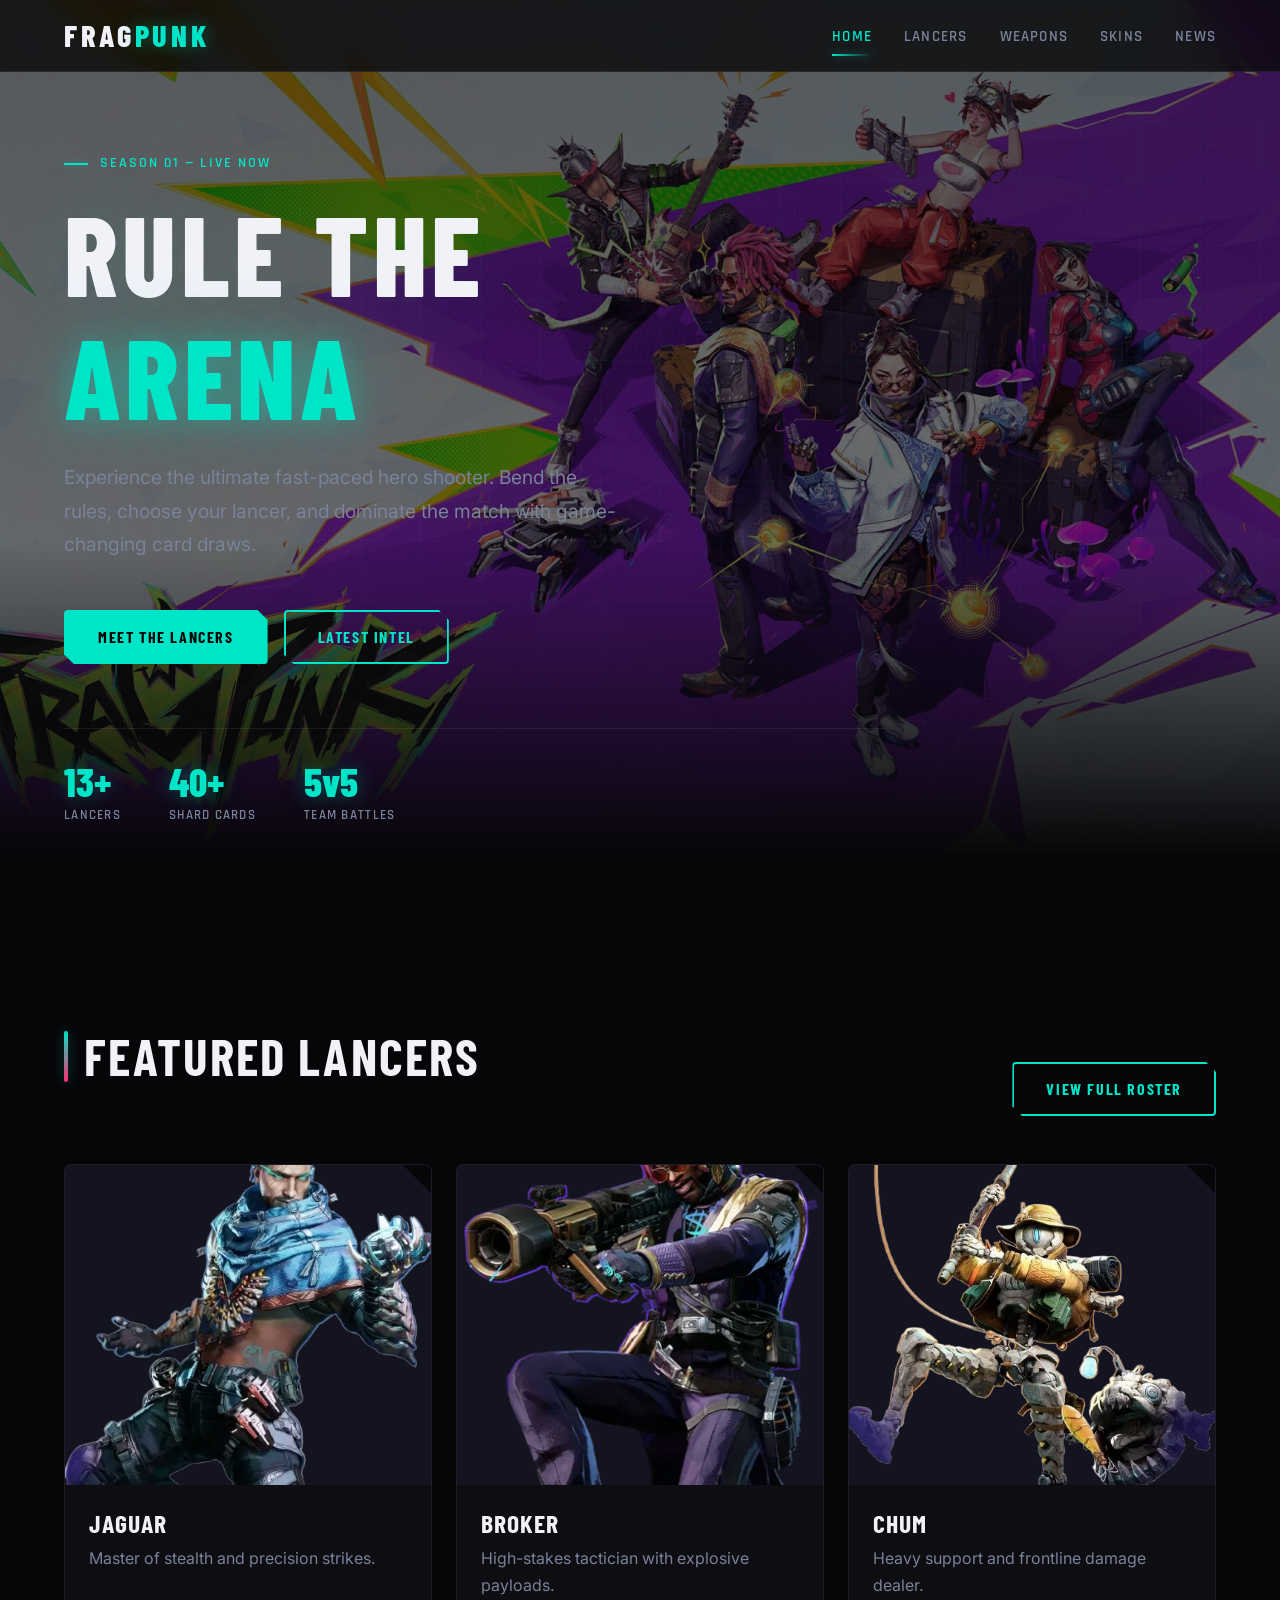
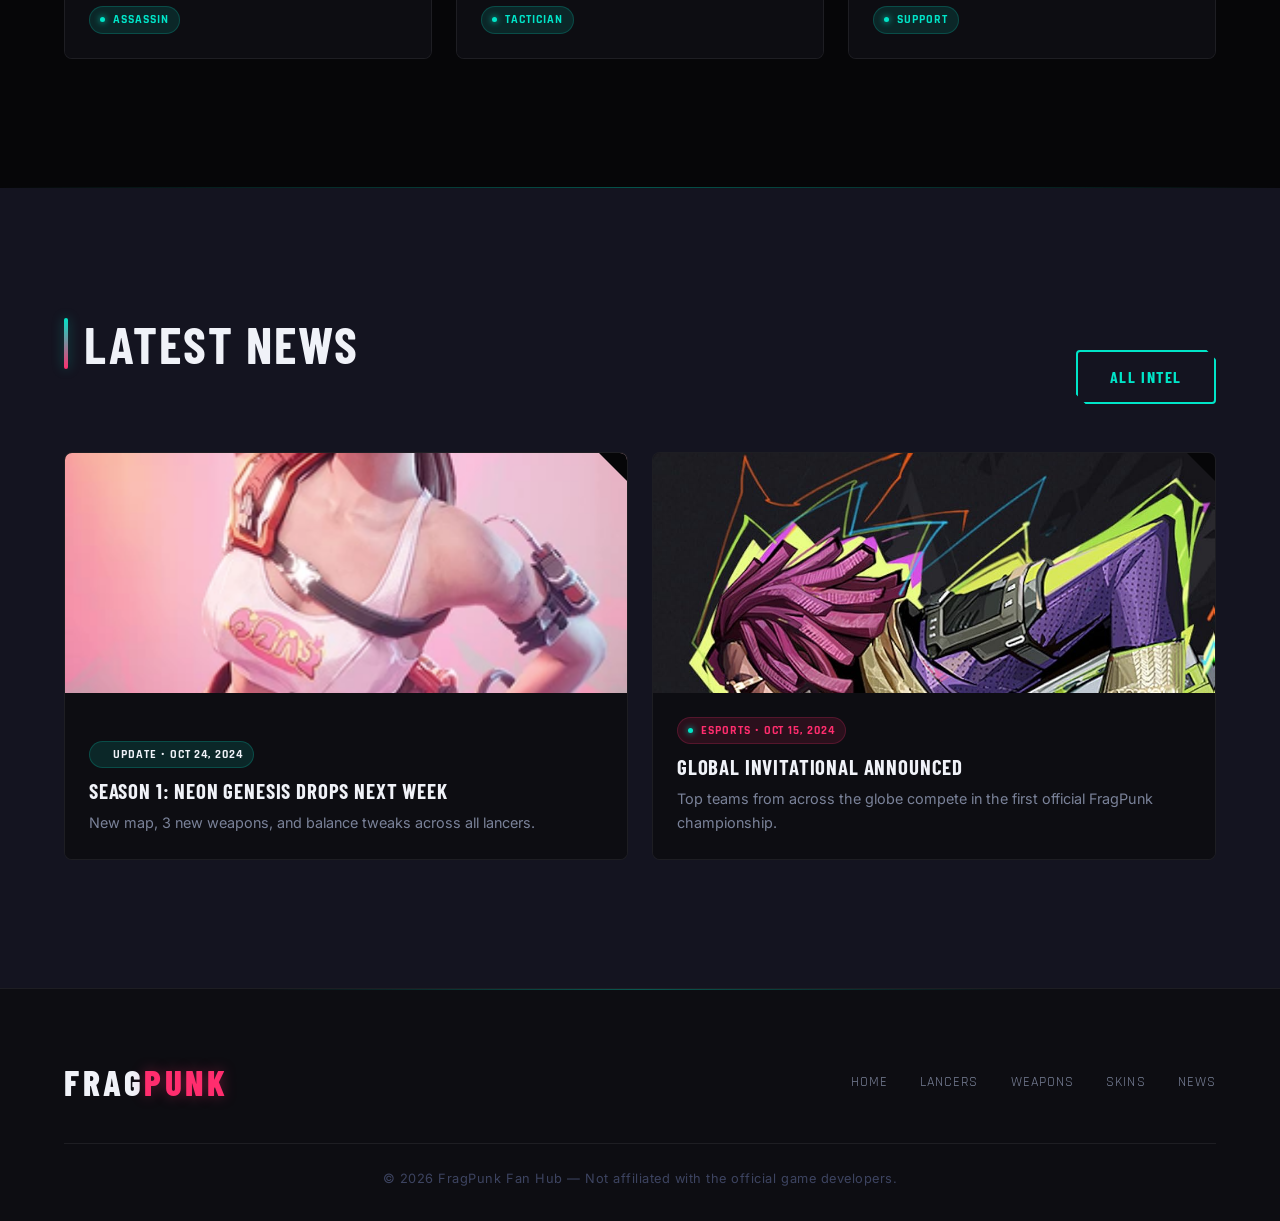
==== commit 1e4926a2: "Final fixes and small improvements" ====
--- a/index.html
+++ b/index.html
@@ -137,7 +137,7 @@
                 </nav>
             </div>
             <div class="footer-bottom">
-                <p>&copy; 2024 FragPunk Fan Hub &mdash; Not affiliated with the official game developers.</p>
+                <p>&copy; 2026 FragPunk Fan Hub &mdash; Not affiliated with the official game developers.</p>
             </div>
         </div>
     </footer>
